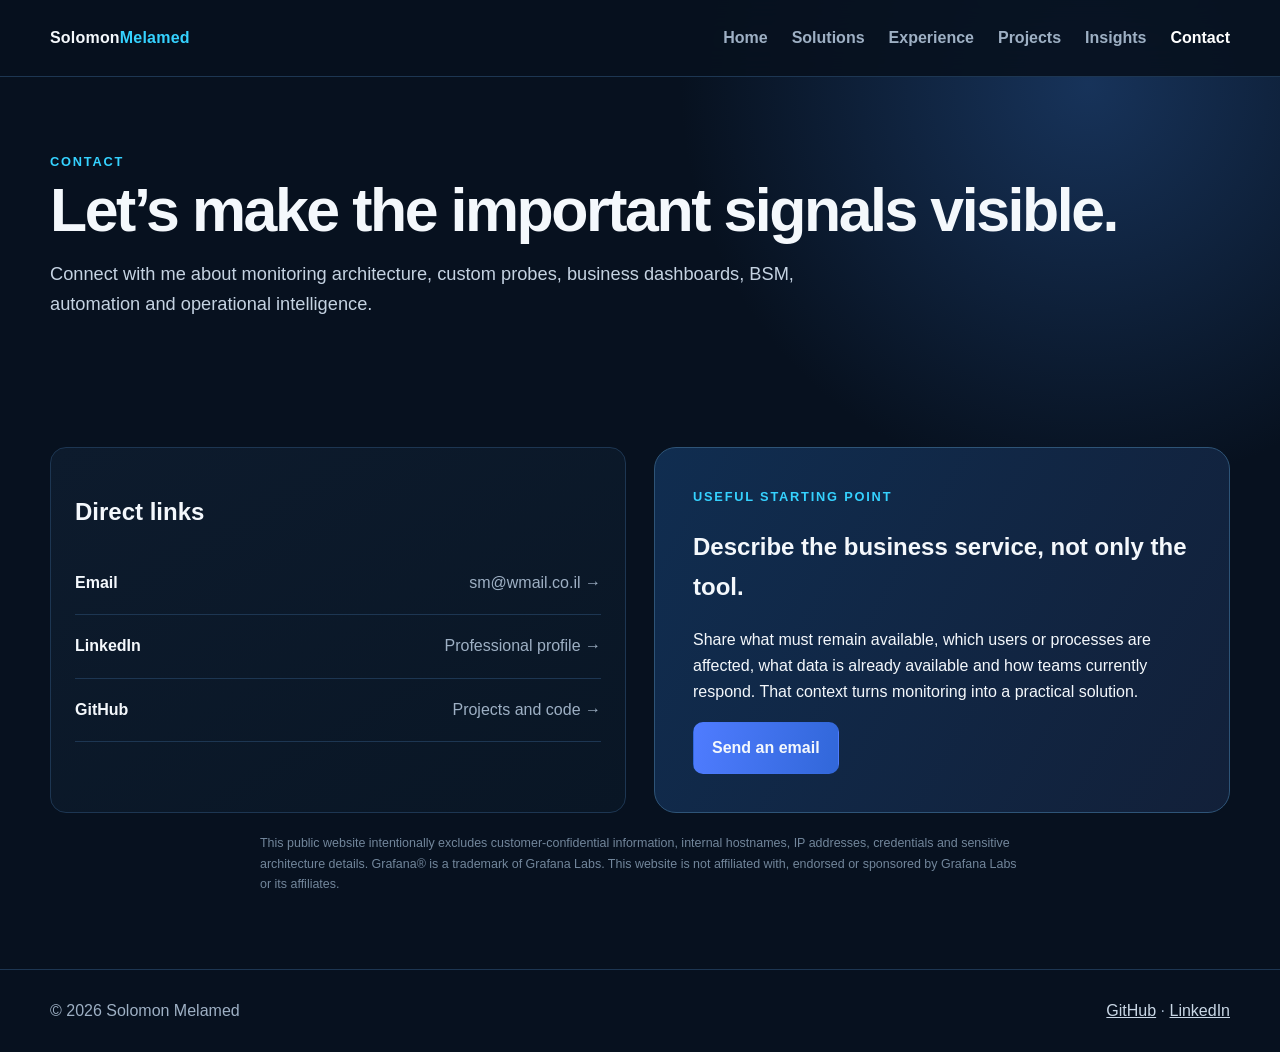
==== contact.html @ 757987e4 "Add professional monitoring portfolio website" ====
<!doctype html><html lang="en"><head><meta charset="utf-8"><meta name="viewport" content="width=device-width,initial-scale=1"><title>Contact Solomon Melamed | Monitoring & Observability</title><meta name="description" content="Contact Solomon Melamed about monitoring architecture, Grafana dashboards, BSM, automation and custom monitoring probes."><link rel="canonical" href="https://solomonmelamed.com/contact.html"><link rel="icon" type="image/svg+xml" href="data:image/svg+xml,%3Csvg xmlns='http://www.w3.org/2000/svg' viewBox='0 0 64 64'%3E%3Crect width='64' height='64' rx='14' fill='%2307111f'/%3E%3Cpath d='M12 43h8V27h8v10h8V18h8v19h8v6H12z' fill='%2335d2ff'/%3E%3C/svg%3E"><link rel="stylesheet" href="assets/styles.css"></head><body><header class="site-header"><nav class="nav wrap"><a class="brand" href="index.html">Solomon<span>Melamed</span></a><button class="menu" aria-label="Open menu" aria-expanded="false">☰</button><div class="nav-links"><a href="index.html">Home</a><a href="services.html">Solutions</a><a href="experience.html">Experience</a><a href="projects.html">Projects</a><a href="insights.html">Insights</a><a aria-current="page" href="contact.html">Contact</a></div></nav></header><main><header class="page-head wrap"><div class="eyebrow">Contact</div><h1>Let’s make the important signals visible.</h1><p>Connect with me about monitoring architecture, custom probes, business dashboards, BSM, automation and operational intelligence.</p></header><section><div class="wrap contact-grid"><div class="card"><h2>Direct links</h2><a class="contact-link" href="mailto:sm@wmail.co.il"><strong>Email</strong><span>sm@wmail.co.il →</span></a><a class="contact-link" href="https://www.linkedin.com/in/solomon-melamed-monitoring/"><strong>LinkedIn</strong><span>Professional profile →</span></a><a class="contact-link" href="https://github.com/solomon-melamed-monitoring"><strong>GitHub</strong><span>Projects and code →</span></a></div><div class="cta"><div class="eyebrow">Useful starting point</div><h2>Describe the business service, not only the tool.</h2><p>Share what must remain available, which users or processes are affected, what data is already available and how teams currently respond. That context turns monitoring into a practical solution.</p><a class="btn primary" href="mailto:sm@wmail.co.il?subject=Monitoring%20and%20Observability%20Discussion">Send an email</a></div></div><p class="notice wrap">This public website intentionally excludes customer-confidential information, internal hostnames, IP addresses, credentials and sensitive architecture details. Grafana® is a trademark of Grafana Labs. This website is not affiliated with, endorsed or sponsored by Grafana Labs or its affiliates.</p></section></main><footer class="site-footer"><div class="wrap footer-row"><span>© <span data-year></span> Solomon Melamed</span><span><a href="https://github.com/solomon-melamed-monitoring">GitHub</a> · <a href="https://www.linkedin.com/in/solomon-melamed-monitoring/">LinkedIn</a></span></div></footer><script src="assets/site.js"></script></body></html>
---- assets/styles.css ----
:root{--bg:#07111f;--panel:#0d1b2d;--panel2:#10233a;--text:#f4f8fc;--muted:#9eb0c4;--cyan:#35d2ff;--blue:#4f7cff;--green:#44d39a;--line:#1d3652;--max:1180px}*{box-sizing:border-box}html{scroll-behavior:smooth}body{margin:0;background:radial-gradient(circle at 85% 8%,#17335a 0,transparent 28%),var(--bg);color:var(--text);font:16px/1.65 Inter,Segoe UI,Arial,sans-serif}a{color:inherit}img{max-width:100%}.wrap{width:min(var(--max),calc(100% - 40px));margin:auto}.skip{position:absolute;left:-9999px}.skip:focus{left:20px;top:20px;background:#fff;color:#000;padding:10px;z-index:99}.site-header{position:sticky;top:0;z-index:20;background:rgba(7,17,31,.9);backdrop-filter:blur(16px);border-bottom:1px solid var(--line)}.nav{display:flex;align-items:center;justify-content:space-between;min-height:76px}.brand{text-decoration:none;font-weight:800;letter-spacing:.2px}.brand span{color:var(--cyan)}.nav-links{display:flex;gap:24px;align-items:center}.nav-links a{text-decoration:none;color:var(--muted);font-weight:600}.nav-links a:hover,.nav-links a[aria-current=page]{color:#fff}.menu{display:none;background:none;color:white;border:1px solid var(--line);border-radius:10px;padding:8px 11px;font-size:20px}.hero{padding:96px 0 72px}.eyebrow{color:var(--cyan);font-weight:800;text-transform:uppercase;letter-spacing:.14em;font-size:.8rem}.hero-grid{display:grid;grid-template-columns:1.22fr .78fr;gap:64px;align-items:center}h1{font-size:clamp(2.7rem,7vw,5.6rem);line-height:.98;letter-spacing:-.055em;margin:.22em 0}.gradient{background:linear-gradient(100deg,#fff 15%,var(--cyan) 55%,#8aa5ff);-webkit-background-clip:text;background-clip:text;color:transparent}.lead{font-size:1.2rem;color:#c5d3e2;max-width:740px}.actions{display:flex;gap:14px;flex-wrap:wrap;margin-top:30px}.btn{display:inline-flex;align-items:center;justify-content:center;text-decoration:none;font-weight:800;border-radius:10px;padding:12px 18px;border:1px solid var(--line)}.btn.primary{background:linear-gradient(100deg,var(--blue),#3167d9);border-color:transparent}.btn.secondary:hover{border-color:var(--cyan)}.signal{background:linear-gradient(155deg,var(--panel2),var(--panel));border:1px solid var(--line);border-radius:22px;padding:22px;box-shadow:0 28px 80px #0006}.signal-top{display:flex;justify-content:space-between;color:var(--muted);font-size:.88rem}.live{color:var(--green)}.bars{height:170px;display:flex;align-items:end;gap:9px;padding:24px 0}.bars i{display:block;flex:1;border-radius:5px 5px 2px 2px;background:linear-gradient(var(--cyan),var(--blue));min-height:15%;animation:pulse 4s ease-in-out infinite}.bars i:nth-child(2){height:48%}.bars i:nth-child(3){height:76%}.bars i:nth-child(4){height:42%}.bars i:nth-child(5){height:88%}.bars i:nth-child(6){height:61%}.bars i:nth-child(7){height:94%}.bars i:nth-child(8){height:54%}@keyframes pulse{50%{opacity:.65}}.metric-row{display:grid;grid-template-columns:repeat(3,1fr);gap:10px}.metric{background:#081523;border:1px solid var(--line);padding:12px;border-radius:10px}.metric strong{font-size:1.25rem;display:block}.metric small{color:var(--muted)}section{padding:74px 0}.section-head{display:flex;justify-content:space-between;align-items:end;gap:24px;margin-bottom:28px}.section-head h2,.page-head h1{font-size:clamp(2rem,5vw,3.8rem);margin:.15em 0;letter-spacing:-.04em}.section-head p{color:var(--muted);max-width:560px}.grid-3{display:grid;grid-template-columns:repeat(3,1fr);gap:18px}.card{background:linear-gradient(150deg,var(--panel),#091625);border:1px solid var(--line);border-radius:16px;padding:24px}.card:hover{transform:translateY(-3px);border-color:#31587b;transition:.2s}.card h3{margin:.4em 0}.card p{color:var(--muted)}.number{color:var(--cyan);font:800 2rem/1 monospace}.tags{display:flex;gap:8px;flex-wrap:wrap}.tag{border:1px solid var(--line);color:#bdd0e4;border-radius:100px;padding:5px 10px;font-size:.8rem}.impact{background:#091727;border-block:1px solid var(--line)}.impact-grid{display:grid;grid-template-columns:repeat(4,1fr);gap:20px;text-align:center}.impact strong{font-size:2.3rem;color:var(--cyan);display:block}.impact span{color:var(--muted)}.page-head{padding:74px 0 36px}.page-head p{max-width:760px;color:#c5d3e2;font-size:1.14rem}.service-list,.case-list{display:grid;grid-template-columns:repeat(2,1fr);gap:20px}.service{border-left:3px solid var(--cyan)}.service ul,.detail-list{padding-left:20px;color:var(--muted)}.timeline{border-left:1px solid var(--line);margin-left:10px;padding-left:30px}.timeline article{position:relative;margin:0 0 34px}.timeline article:before{content:"";position:absolute;width:13px;height:13px;border-radius:50%;background:var(--cyan);left:-37px;top:8px;box-shadow:0 0 0 6px #35d2ff22}.timeline h2{margin:0}.timeline .role{color:var(--cyan);font-weight:700}.project-link{display:inline-block;margin-top:10px;color:var(--cyan);font-weight:700}.article-card time{color:var(--green);font-size:.85rem}.contact-grid{display:grid;grid-template-columns:1fr 1fr;gap:28px}.contact-link{display:flex;justify-content:space-between;align-items:center;text-decoration:none;padding:18px 0;border-bottom:1px solid var(--line)}.contact-link span{color:var(--muted)}.cta{background:linear-gradient(120deg,#102d50,#122039);border:1px solid #2e5477;border-radius:22px;padding:38px}.site-footer{border-top:1px solid var(--line);padding:28px 0;color:var(--muted)}.footer-row{display:flex;justify-content:space-between;gap:20px;flex-wrap:wrap}.footer-row a{color:#c9d7e5}.notice{font-size:.78rem;color:#72869b;max-width:760px;margin-top:20px}@media(max-width:850px){.hero-grid,.grid-3,.impact-grid,.service-list,.case-list,.contact-grid{grid-template-columns:1fr 1fr}.hero-grid{grid-template-columns:1fr}.nav-links{display:none;position:absolute;top:76px;left:0;right:0;padding:20px;background:var(--bg);border-bottom:1px solid var(--line);flex-direction:column;align-items:flex-start}.nav-links.open{display:flex}.menu{display:block}.hero{padding-top:66px}}@media(max-width:580px){.wrap{width:min(100% - 24px,var(--max))}.grid-3,.impact-grid,.service-list,.case-list,.contact-grid{grid-template-columns:1fr}.metric-row{grid-template-columns:1fr}.section-head{align-items:start;flex-direction:column}section{padding:54px 0}h1{font-size:2.7rem}}
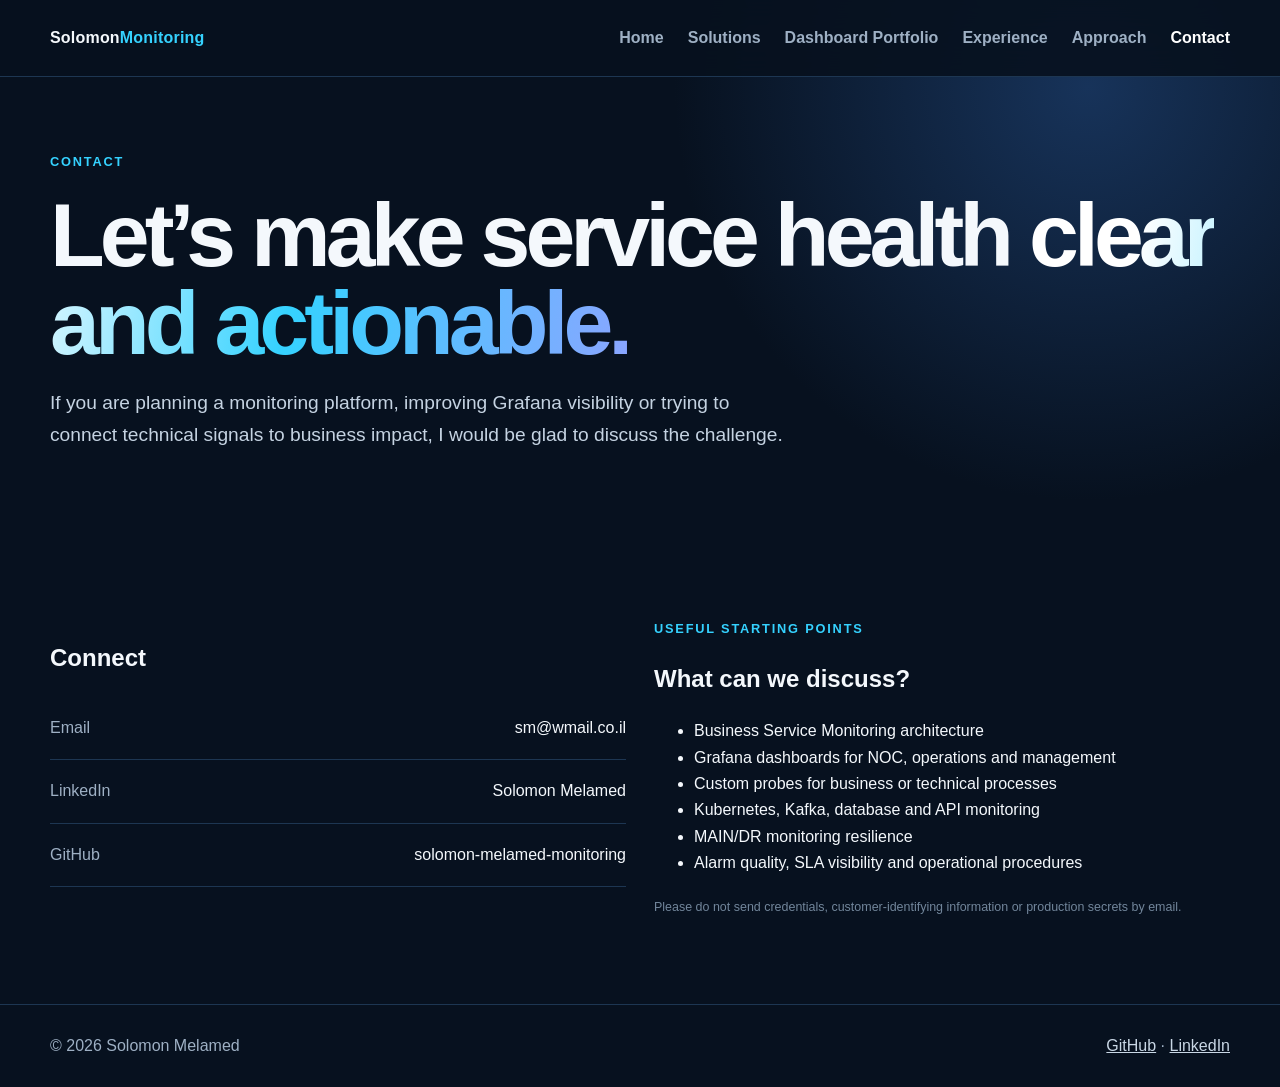
==== commit a486289c: "Rebuild business-driven monitoring portfolio website" ====
--- a/contact.html
+++ b/contact.html
@@ -1 +1 @@
-<!doctype html><html lang="en"><head><meta charset="utf-8"><meta name="viewport" content="width=device-width,initial-scale=1"><title>Contact Solomon Melamed | Monitoring & Observability</title><meta name="description" content="Contact Solomon Melamed about monitoring architecture, Grafana dashboards, BSM, automation and custom monitoring probes."><link rel="canonical" href="https://solomonmelamed.com/contact.html"><link rel="icon" type="image/svg+xml" href="data:image/svg+xml,%3Csvg xmlns='http://www.w3.org/2000/svg' viewBox='0 0 64 64'%3E%3Crect width='64' height='64' rx='14' fill='%2307111f'/%3E%3Cpath d='M12 43h8V27h8v10h8V18h8v19h8v6H12z' fill='%2335d2ff'/%3E%3C/svg%3E"><link rel="stylesheet" href="assets/styles.css"></head><body><header class="site-header"><nav class="nav wrap"><a class="brand" href="index.html">Solomon<span>Melamed</span></a><button class="menu" aria-label="Open menu" aria-expanded="false">☰</button><div class="nav-links"><a href="index.html">Home</a><a href="services.html">Solutions</a><a href="experience.html">Experience</a><a href="projects.html">Projects</a><a href="insights.html">Insights</a><a aria-current="page" href="contact.html">Contact</a></div></nav></header><main><header class="page-head wrap"><div class="eyebrow">Contact</div><h1>Let’s make the important signals visible.</h1><p>Connect with me about monitoring architecture, custom probes, business dashboards, BSM, automation and operational intelligence.</p></header><section><div class="wrap contact-grid"><div class="card"><h2>Direct links</h2><a class="contact-link" href="mailto:sm@wmail.co.il"><strong>Email</strong><span>sm@wmail.co.il →</span></a><a class="contact-link" href="https://www.linkedin.com/in/solomon-melamed-monitoring/"><strong>LinkedIn</strong><span>Professional profile →</span></a><a class="contact-link" href="https://github.com/solomon-melamed-monitoring"><strong>GitHub</strong><span>Projects and code →</span></a></div><div class="cta"><div class="eyebrow">Useful starting point</div><h2>Describe the business service, not only the tool.</h2><p>Share what must remain available, which users or processes are affected, what data is already available and how teams currently respond. That context turns monitoring into a practical solution.</p><a class="btn primary" href="mailto:sm@wmail.co.il?subject=Monitoring%20and%20Observability%20Discussion">Send an email</a></div></div><p class="notice wrap">This public website intentionally excludes customer-confidential information, internal hostnames, IP addresses, credentials and sensitive architecture details. Grafana® is a trademark of Grafana Labs. This website is not affiliated with, endorsed or sponsored by Grafana Labs or its affiliates.</p></section></main><footer class="site-footer"><div class="wrap footer-row"><span>© <span data-year></span> Solomon Melamed</span><span><a href="https://github.com/solomon-melamed-monitoring">GitHub</a> · <a href="https://www.linkedin.com/in/solomon-melamed-monitoring/">LinkedIn</a></span></div></footer><script src="assets/site.js"></script></body></html>
+<!doctype html><html lang="en"><head><meta charset="utf-8"><meta name="viewport" content="width=device-width,initial-scale=1"><title>Contact Solomon Melamed | Monitoring & Grafana</title><meta name="description" content="Contact Solomon Melamed about monitoring architecture, Grafana dashboards, observability, BSM and custom probes."><link rel="canonical" href="https://solomon-melamed-monitoring.github.io/contact.html"><link rel="stylesheet" href="assets/styles.css"></head><body><a class="skip" href="#main">Skip to content</a><header class="site-header"><nav class="nav wrap"><a class="brand" href="index.html">Solomon<span>Monitoring</span></a><button class="menu" aria-label="Open menu" aria-expanded="false">☰</button><div class="nav-links"><a href="index.html">Home</a><a href="services.html">Solutions</a><a href="projects.html">Dashboard Portfolio</a><a href="experience.html">Experience</a><a href="insights.html">Approach</a><a class="nav-cta" aria-current="page" href="contact.html">Contact</a></div></nav></header><main id="main"><section class="page-hero"><div class="wrap"><div class="eyebrow">Contact</div><h1>Let’s make service health <span class="gradient">clear and actionable.</span></h1><p class="lead">If you are planning a monitoring platform, improving Grafana visibility or trying to connect technical signals to business impact, I would be glad to discuss the challenge.</p></div></section><section><div class="wrap contact-grid"><div class="contact-panel"><h2>Connect</h2><a class="contact-link" href="mailto:sm@wmail.co.il"><span>Email</span>sm@wmail.co.il</a><a class="contact-link" href="https://www.linkedin.com/in/solomon-melamed-monitoring/"><span>LinkedIn</span>Solomon Melamed</a><a class="contact-link" href="https://github.com/solomon-melamed-monitoring"><span>GitHub</span>solomon-melamed-monitoring</a></div><div class="contact-panel"><div class="eyebrow">Useful starting points</div><h2>What can we discuss?</h2><ul class="check-list"><li>Business Service Monitoring architecture</li><li>Grafana dashboards for NOC, operations and management</li><li>Custom probes for business or technical processes</li><li>Kubernetes, Kafka, database and API monitoring</li><li>MAIN/DR monitoring resilience</li><li>Alarm quality, SLA visibility and operational procedures</li></ul><p class="notice">Please do not send credentials, customer-identifying information or production secrets by email.</p></div></div></section></main><footer class="site-footer"><div class="wrap footer-row"><span>© <span data-year></span> Solomon Melamed</span><span><a href="https://github.com/solomon-melamed-monitoring">GitHub</a> · <a href="https://www.linkedin.com/in/solomon-melamed-monitoring/">LinkedIn</a></span></div></footer><script src="assets/site.js"></script></body></html>
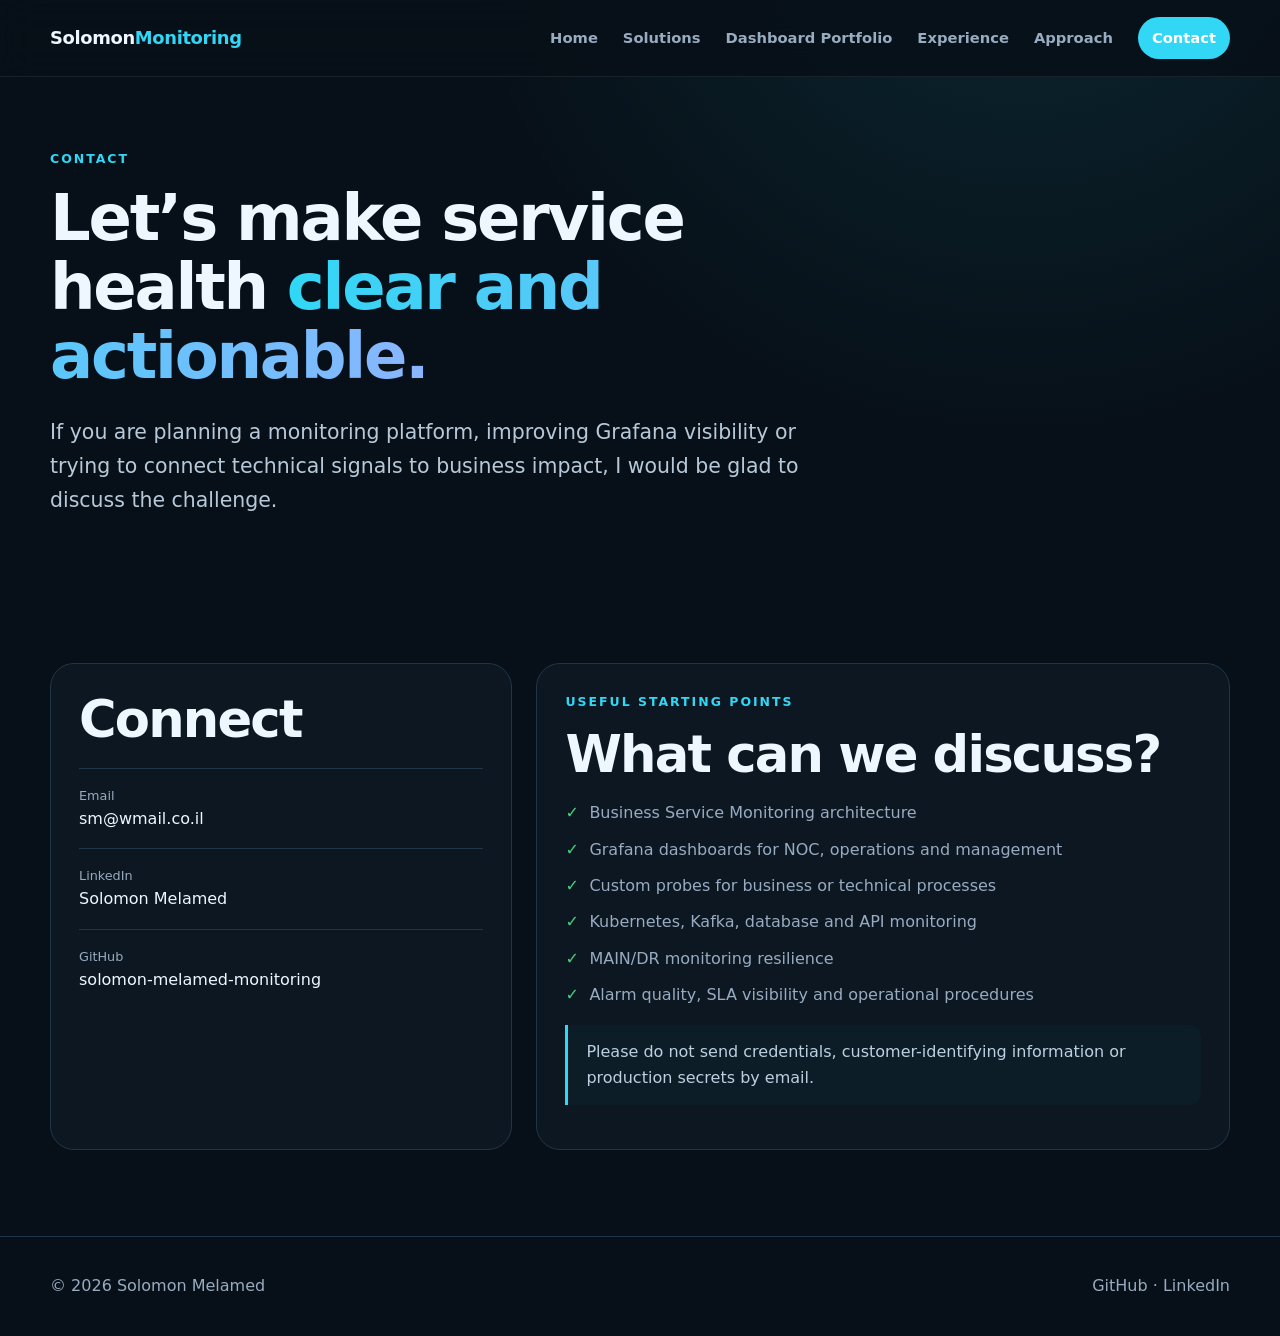
==== commit cf75a3ef: "Fix website files and dashboard paths" ====
--- a/contact.html
+++ b/contact.html
@@ -1 +1 @@
-<!doctype html><html lang="en"><head><meta charset="utf-8"><meta name="viewport" content="width=device-width,initial-scale=1"><title>Contact Solomon Melamed | Monitoring & Grafana</title><meta name="description" content="Contact Solomon Melamed about monitoring architecture, Grafana dashboards, observability, BSM and custom probes."><link rel="canonical" href="https://solomon-melamed-monitoring.github.io/contact.html"><link rel="stylesheet" href="assets/styles.css"></head><body><a class="skip" href="#main">Skip to content</a><header class="site-header"><nav class="nav wrap"><a class="brand" href="index.html">Solomon<span>Monitoring</span></a><button class="menu" aria-label="Open menu" aria-expanded="false">☰</button><div class="nav-links"><a href="index.html">Home</a><a href="services.html">Solutions</a><a href="projects.html">Dashboard Portfolio</a><a href="experience.html">Experience</a><a href="insights.html">Approach</a><a class="nav-cta" aria-current="page" href="contact.html">Contact</a></div></nav></header><main id="main"><section class="page-hero"><div class="wrap"><div class="eyebrow">Contact</div><h1>Let’s make service health <span class="gradient">clear and actionable.</span></h1><p class="lead">If you are planning a monitoring platform, improving Grafana visibility or trying to connect technical signals to business impact, I would be glad to discuss the challenge.</p></div></section><section><div class="wrap contact-grid"><div class="contact-panel"><h2>Connect</h2><a class="contact-link" href="mailto:sm@wmail.co.il"><span>Email</span>sm@wmail.co.il</a><a class="contact-link" href="https://www.linkedin.com/in/solomon-melamed-monitoring/"><span>LinkedIn</span>Solomon Melamed</a><a class="contact-link" href="https://github.com/solomon-melamed-monitoring"><span>GitHub</span>solomon-melamed-monitoring</a></div><div class="contact-panel"><div class="eyebrow">Useful starting points</div><h2>What can we discuss?</h2><ul class="check-list"><li>Business Service Monitoring architecture</li><li>Grafana dashboards for NOC, operations and management</li><li>Custom probes for business or technical processes</li><li>Kubernetes, Kafka, database and API monitoring</li><li>MAIN/DR monitoring resilience</li><li>Alarm quality, SLA visibility and operational procedures</li></ul><p class="notice">Please do not send credentials, customer-identifying information or production secrets by email.</p></div></div></section></main><footer class="site-footer"><div class="wrap footer-row"><span>© <span data-year></span> Solomon Melamed</span><span><a href="https://github.com/solomon-melamed-monitoring">GitHub</a> · <a href="https://www.linkedin.com/in/solomon-melamed-monitoring/">LinkedIn</a></span></div></footer><script src="assets/site.js"></script></body></html>
+<!doctype html><html lang="en"><head><meta charset="utf-8"><meta name="viewport" content="width=device-width,initial-scale=1"><title>Contact Solomon Melamed | Monitoring & Grafana</title><meta name="description" content="Contact Solomon Melamed about monitoring architecture, Grafana dashboards, observability, BSM and custom probes."><link rel="canonical" href="https://solomon-melamed-monitoring.github.io/contact.html"><link rel="stylesheet" href="styles.css"></head><body><a class="skip" href="#main">Skip to content</a><header class="site-header"><nav class="nav wrap"><a class="brand" href="index.html">Solomon<span>Monitoring</span></a><button class="menu" aria-label="Open menu" aria-expanded="false">☰</button><div class="nav-links"><a href="index.html">Home</a><a href="services.html">Solutions</a><a href="projects.html">Dashboard Portfolio</a><a href="experience.html">Experience</a><a href="insights.html">Approach</a><a class="nav-cta" aria-current="page" href="contact.html">Contact</a></div></nav></header><main id="main"><section class="page-hero"><div class="wrap"><div class="eyebrow">Contact</div><h1>Let’s make service health <span class="gradient">clear and actionable.</span></h1><p class="lead">If you are planning a monitoring platform, improving Grafana visibility or trying to connect technical signals to business impact, I would be glad to discuss the challenge.</p></div></section><section><div class="wrap contact-grid"><div class="contact-panel"><h2>Connect</h2><a class="contact-link" href="mailto:sm@wmail.co.il"><span>Email</span>sm@wmail.co.il</a><a class="contact-link" href="https://www.linkedin.com/in/solomon-melamed-monitoring/"><span>LinkedIn</span>Solomon Melamed</a><a class="contact-link" href="https://github.com/solomon-melamed-monitoring"><span>GitHub</span>solomon-melamed-monitoring</a></div><div class="contact-panel"><div class="eyebrow">Useful starting points</div><h2>What can we discuss?</h2><ul class="check-list"><li>Business Service Monitoring architecture</li><li>Grafana dashboards for NOC, operations and management</li><li>Custom probes for business or technical processes</li><li>Kubernetes, Kafka, database and API monitoring</li><li>MAIN/DR monitoring resilience</li><li>Alarm quality, SLA visibility and operational procedures</li></ul><p class="notice">Please do not send credentials, customer-identifying information or production secrets by email.</p></div></div></section></main><footer class="site-footer"><div class="wrap footer-row"><span>© <span data-year></span> Solomon Melamed</span><span><a href="https://github.com/solomon-melamed-monitoring">GitHub</a> · <a href="https://www.linkedin.com/in/solomon-melamed-monitoring/">LinkedIn</a></span></div></footer><script src="site.js"></script></body></html>
--- a/styles.css
+++ b/styles.css
@@ -0,0 +1 @@
+:root{--bg:#071018;--panel:#0c1722;--panel2:#101e2b;--ink:#eef7ff;--muted:#98abc0;--line:#203548;--cyan:#31d7f5;--blue:#5b8cff;--green:#49d17d;--amber:#ffbd59;--red:#ff657a;--radius:22px;--shadow:0 24px 70px rgba(0,0,0,.28)}*{box-sizing:border-box}html{scroll-behavior:smooth}body{margin:0;background:radial-gradient(circle at 80% -10%,rgba(49,215,245,.12),transparent 32%),var(--bg);color:var(--ink);font-family:Inter,ui-sans-serif,system-ui,-apple-system,"Segoe UI",sans-serif;font-size:16px;line-height:1.65}a{color:inherit}img{max-width:100%;display:block}.wrap{width:min(1180px,calc(100% - 40px));margin:auto}.skip{position:absolute;left:-999px;top:10px;background:#fff;color:#000;padding:10px;z-index:99}.skip:focus{left:10px}.site-header{position:sticky;top:0;z-index:50;background:rgba(7,16,24,.86);backdrop-filter:blur(18px);border-bottom:1px solid rgba(255,255,255,.07)}.nav{height:76px;display:flex;align-items:center;justify-content:space-between;gap:20px}.brand{text-decoration:none;font-weight:850;letter-spacing:-.02em;font-size:1.12rem}.brand span{color:var(--cyan)}.nav-links{display:flex;align-items:center;gap:25px}.nav-links a{text-decoration:none;color:var(--muted);font-size:.92rem;font-weight:650}.nav-links a:hover,.nav-links a[aria-current=page]{color:#fff}.nav-links .nav-cta{color:#001018;background:var(--cyan);padding:9px 14px;border-radius:999px}.menu{display:none;background:none;border:1px solid var(--line);color:#fff;border-radius:10px;padding:7px 10px;font-size:1.15rem}.hero{padding:94px 0 60px}.hero-grid{display:grid;grid-template-columns:1.15fr .85fr;gap:70px;align-items:center}.eyebrow{color:var(--cyan);font-size:.78rem;text-transform:uppercase;letter-spacing:.16em;font-weight:850;margin-bottom:14px}.kicker{display:inline-flex;align-items:center;gap:8px;border:1px solid var(--line);background:rgba(255,255,255,.025);color:#cce3f7;border-radius:999px;padding:7px 12px;font-size:.8rem;font-weight:700;margin-bottom:22px}.pulse{width:8px;height:8px;border-radius:50%;background:var(--green);box-shadow:0 0 0 6px rgba(73,209,125,.12)}h1,h2,h3{line-height:1.08;letter-spacing:-.035em;margin:0}h1{font-size:clamp(2.7rem,6vw,5.4rem);max-width:850px}.gradient{background:linear-gradient(90deg,var(--cyan),#8ab5ff);-webkit-background-clip:text;background-clip:text;color:transparent}h2{font-size:clamp(2rem,4vw,3.5rem)}h3{font-size:1.25rem}.lead{font-size:clamp(1.05rem,2vw,1.28rem);color:#b7c9d9;max-width:760px;margin:25px 0}.actions{display:flex;flex-wrap:wrap;gap:12px;margin-top:30px}.btn{display:inline-flex;align-items:center;justify-content:center;gap:8px;text-decoration:none;font-weight:800;border-radius:13px;padding:13px 18px;border:1px solid var(--line);transition:.2s ease}.btn:hover{transform:translateY(-2px)}.btn.primary{background:var(--cyan);color:#031018;border-color:var(--cyan)}.btn.secondary{background:rgba(255,255,255,.035)}.impact-map{border:1px solid var(--line);border-radius:28px;background:linear-gradient(145deg,rgba(255,255,255,.055),rgba(255,255,255,.015));box-shadow:var(--shadow);padding:24px;position:relative;overflow:hidden}.impact-map:before{content:"";position:absolute;width:260px;height:260px;border-radius:50%;background:rgba(49,215,245,.11);filter:blur(65px);right:-80px;top:-100px}.impact-map h3{margin-bottom:20px}.flow-step{position:relative;display:grid;grid-template-columns:42px 1fr;gap:14px;align-items:start;padding:16px 0;border-top:1px solid var(--line)}.flow-step:first-of-type{border-top:0}.flow-step b{display:grid;place-items:center;width:38px;height:38px;border-radius:12px;background:#12293a;color:var(--cyan)}.flow-step span{color:var(--muted);font-size:.91rem}.flow-step strong{display:block;color:#fff;font-size:1rem}.trust{border-block:1px solid var(--line);background:rgba(255,255,255,.016)}.trust-grid{display:grid;grid-template-columns:repeat(4,1fr)}.trust-item{padding:24px;border-left:1px solid var(--line)}.trust-item:first-child{border-left:0}.trust-item strong{display:block;font-size:1.45rem;color:#fff}.trust-item span{font-size:.86rem;color:var(--muted)}section{padding:86px 0}.section-head{display:flex;align-items:end;justify-content:space-between;gap:30px;margin-bottom:34px}.section-head p{max-width:560px;color:var(--muted);margin:0}.grid-3,.grid-2{display:grid;gap:18px}.grid-3{grid-template-columns:repeat(3,1fr)}.grid-2{grid-template-columns:repeat(2,1fr)}.card{border:1px solid var(--line);background:linear-gradient(155deg,rgba(255,255,255,.045),rgba(255,255,255,.012));border-radius:var(--radius);padding:25px;box-shadow:0 14px 45px rgba(0,0,0,.12)}.card p{color:var(--muted);margin:12px 0 0}.icon{width:43px;height:43px;border-radius:13px;display:grid;place-items:center;background:#11283a;color:var(--cyan);font-weight:900;margin-bottom:18px}.number{color:var(--cyan);font-size:.8rem;font-weight:900;letter-spacing:.12em;margin-bottom:28px}.business-band{background:linear-gradient(120deg,rgba(49,215,245,.10),rgba(91,140,255,.05));border-block:1px solid var(--line)}.business-quote{font-size:clamp(1.65rem,3.5vw,3rem);line-height:1.16;max-width:1000px;margin:0}.business-quote em{font-style:normal;color:var(--cyan)}.comparison{margin-top:35px;display:grid;grid-template-columns:1fr auto 1fr;gap:22px;align-items:stretch}.compare-box{padding:24px;border:1px solid var(--line);border-radius:18px;background:var(--panel)}.compare-box small{color:var(--muted);text-transform:uppercase;letter-spacing:.12em}.compare-box strong{display:block;font-size:1.4rem;margin-top:8px}.arrow{display:grid;place-items:center;color:var(--cyan);font-size:2rem}.project-feature{display:grid;grid-template-columns:1fr 1fr;gap:38px;align-items:center;padding:30px;border:1px solid var(--line);border-radius:28px;background:var(--panel)}.project-feature ul,.check-list{padding:0;margin:18px 0 0;list-style:none}.project-feature li,.check-list li{color:var(--muted);margin:10px 0;padding-left:24px;position:relative}.project-feature li:before,.check-list li:before{content:"✓";position:absolute;left:0;color:var(--green);font-weight:900}.mini-dashboard{min-height:330px;border-radius:20px;border:1px solid #27465d;background:#07111a;padding:22px;display:flex;flex-direction:column;justify-content:space-between}.mini-top{display:flex;justify-content:space-between}.status{color:var(--green);font-weight:800}.spark{height:130px;display:flex;align-items:end;gap:7px;border-bottom:1px solid var(--line)}.spark i{flex:1;background:linear-gradient(var(--cyan),rgba(49,215,245,.16));border-radius:5px 5px 0 0}.mini-metrics{display:grid;grid-template-columns:repeat(3,1fr);gap:10px}.mini-metrics div{background:#0f202c;border-radius:12px;padding:12px}.mini-metrics strong{display:block}.mini-metrics small{color:var(--muted)}.page-hero{padding:72px 0 35px}.page-hero h1{font-size:clamp(2.5rem,5vw,4.7rem)}.filter-row{display:flex;flex-wrap:wrap;gap:9px;margin:25px 0 35px}.filter{border:1px solid var(--line);background:#0b1721;color:var(--muted);border-radius:999px;padding:9px 14px;font-weight:750;cursor:pointer}.filter:hover,.filter.active{background:var(--cyan);border-color:var(--cyan);color:#021017}.gallery{display:grid;grid-template-columns:repeat(2,1fr);gap:22px}.work-card{border:1px solid var(--line);background:var(--panel);border-radius:22px;overflow:hidden;transition:.2s ease}.work-card:hover{transform:translateY(-3px);border-color:#35566f}.work-image{aspect-ratio:16/9;background:#050a0f;overflow:hidden;cursor:zoom-in}.work-image img{width:100%;height:100%;object-fit:cover}.work-copy{padding:22px}.tags{display:flex;gap:7px;flex-wrap:wrap;margin-bottom:13px}.tag{color:#9fdff0;background:#102a38;border:1px solid #1a4558;border-radius:999px;font-size:.72rem;padding:4px 8px;font-weight:800}.work-copy p{color:var(--muted);margin:10px 0 0}.modal{position:fixed;inset:0;background:rgba(0,0,0,.9);z-index:100;display:none;padding:30px}.modal.open{display:grid;place-items:center}.modal img{max-height:88vh;max-width:94vw;border:1px solid #345;box-shadow:var(--shadow)}.modal button{position:absolute;right:28px;top:20px;background:#fff;color:#000;border:0;border-radius:50%;width:42px;height:42px;font-size:1.3rem;cursor:pointer}.timeline{border-left:1px solid var(--line);margin-left:12px}.timeline article{position:relative;padding:0 0 42px 34px}.timeline article:before{content:"";position:absolute;left:-6px;top:4px;width:11px;height:11px;border-radius:50%;background:var(--cyan);box-shadow:0 0 0 6px rgba(49,215,245,.12)}.timeline time{color:var(--cyan);font-size:.79rem;font-weight:900;letter-spacing:.1em;text-transform:uppercase}.timeline p{color:var(--muted);max-width:850px}.tech-cloud{display:flex;flex-wrap:wrap;gap:10px}.tech-cloud span{border:1px solid var(--line);background:var(--panel);border-radius:12px;padding:10px 14px;color:#c7d7e6;font-weight:700}.insight-card a{display:inline-block;margin-top:15px;color:var(--cyan);font-weight:800;text-decoration:none}.contact-grid{display:grid;grid-template-columns:.8fr 1.2fr;gap:24px}.contact-panel{border:1px solid var(--line);background:var(--panel);border-radius:24px;padding:28px}.contact-link{display:block;text-decoration:none;padding:16px 0;border-top:1px solid var(--line)}.contact-link:first-of-type{margin-top:20px}.contact-link span{display:block;color:var(--muted);font-size:.8rem}.notice{border-left:3px solid var(--cyan);padding:14px 18px;background:#0c1d28;color:#bdd0df;border-radius:0 12px 12px 0}.cta{border:1px solid var(--line);border-radius:28px;padding:42px;background:linear-gradient(120deg,#102837,#0a1924);position:relative;overflow:hidden}.cta:after{content:"";position:absolute;width:240px;height:240px;border-radius:50%;background:rgba(49,215,245,.15);filter:blur(60px);right:-70px;top:-90px}.site-footer{padding:36px 0;border-top:1px solid var(--line);color:var(--muted)}.footer-row{display:flex;justify-content:space-between;gap:20px}.footer-row a{text-decoration:none}.footer-row a:hover{color:#fff}@media(max-width:900px){.hero-grid,.project-feature,.contact-grid{grid-template-columns:1fr}.grid-3{grid-template-columns:1fr 1fr}.trust-grid{grid-template-columns:1fr 1fr}.trust-item:nth-child(3){border-left:0;border-top:1px solid var(--line)}.gallery{grid-template-columns:1fr}.comparison{grid-template-columns:1fr}.arrow{transform:rotate(90deg)}.section-head{display:block}.section-head p{margin-top:14px}.nav-links{display:none;position:absolute;left:20px;right:20px;top:69px;background:#0b1721;border:1px solid var(--line);border-radius:16px;padding:18px;flex-direction:column;align-items:stretch}.nav-links.open{display:flex}.menu{display:block}}@media(max-width:600px){.wrap{width:min(100% - 28px,1180px)}.hero{padding-top:60px}.grid-3,.grid-2,.trust-grid{grid-template-columns:1fr}.trust-item{border-left:0;border-top:1px solid var(--line)}.trust-item:first-child{border-top:0}.actions{flex-direction:column}.btn{width:100%}.cta{padding:28px}.footer-row{display:block}.footer-row span{display:block;margin-top:8px}.mini-metrics{grid-template-columns:1fr}.modal{padding:12px}}
